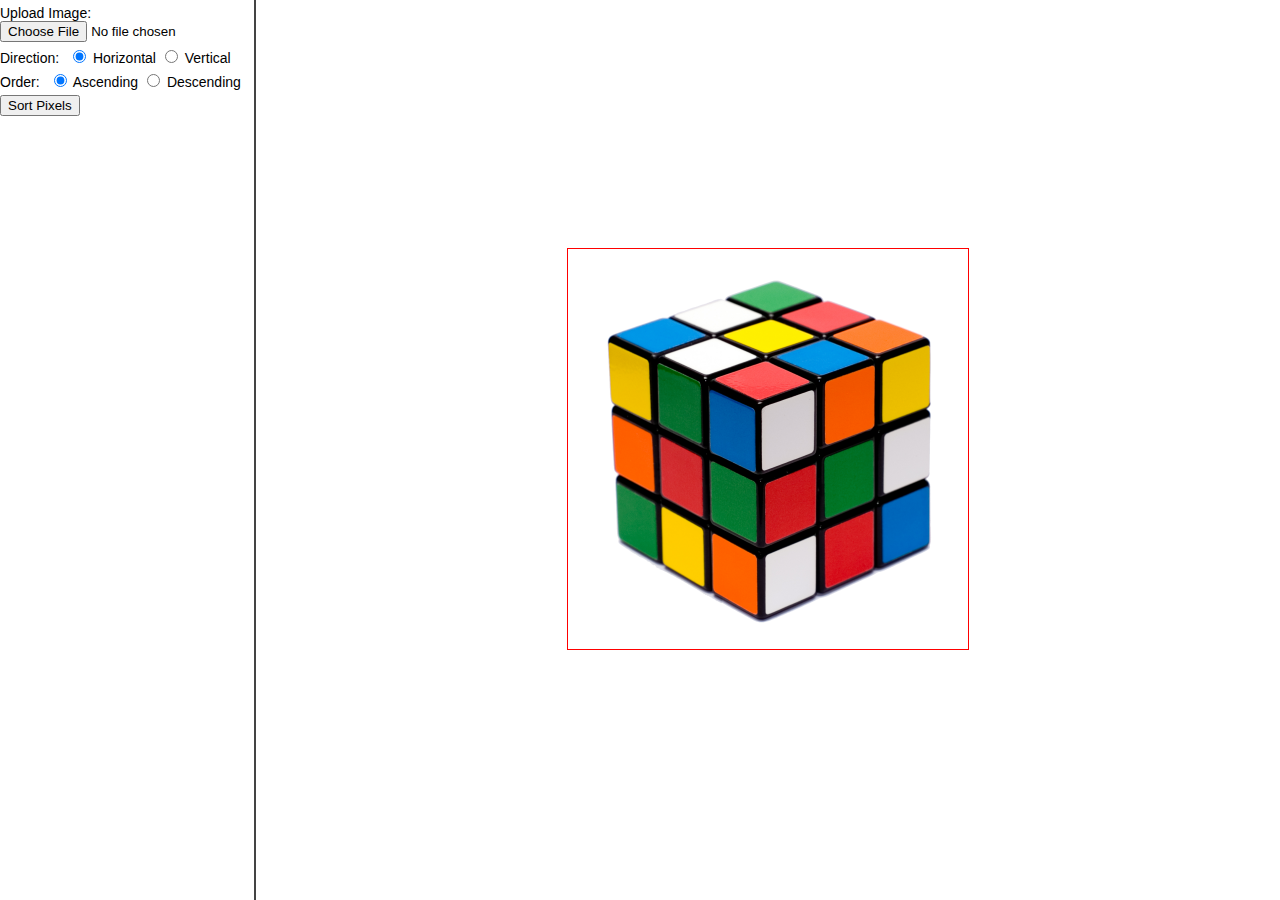
==== index.html @ 1d7ad916 "add basic sorting options to html" ====
<!DOCTYPE html>
<html>
<head>
    <title>Pixel Sorter</title>
    <link rel="stylesheet" href="/static/css/styles.css">
</head>
<body>

    <div id="page">
        <div id="sidebar">
            
            <div class="options-category-container">
                <div>Upload Image:</div>
                <div>
                  <input id="upload-image-input" type="file" accept="image/*" onchange="submit_uploaded_image(event)"/>
                </div>
            </div>
            <div class="options-category-container">
                <span>Direction:</span>
                <span class="options-input-container">
                    <span class="options-short-group">
                      <input type="radio" id="horizontal-input" name="direction-type" onchange="handle_direction_change(this)" checked>
                      <label for="horizontal-input">Horizontal</label>
                    </span>
                    <span class="options-short-group">
                      <input type="radio" id="vertical-input" name="direction-type" onchange="handle_direction_change(this)">
                      <label for="vertical-input">Vertical</label>
                    </span>
                </span>
            </div>
            <div class="options-category-container">
                <span>Order:</span>
                <span class="options-input-container">
                    <span class="options-short-group">
                      <input type="radio" id="ascending-input" name="order-type" onchange="handle_order_change(this)" checked>
                      <label for="ascending-input">Ascending</label>
                    </span>
                    <span class="options-short-group">
                      <input type="radio" id="descending-input" name="order-type" onchange="handle_order_change(this)">
                      <label for="descending-input">Descending</label>
                    </span>
                </span>
            </div>
            <div class="options-category-container">
                <div>
                  <button onclick="handle_sort_pixels_button()">Sort Pixels</button>
                </div>
            </div>

        </div>
        <div id="display">

            <div id="canvas-container">
                <canvas id="canvas" width="400" height="400"></canvas>
            </div>

        </div>
    </div>

    <script type="text/javascript" src="/static/js/script.js"></script>
</body>
</html>
---- static/css/styles.css ----
html, body {
    margin: 0;
    padding: 0;
    height: 100%;
    font-family: sans-serif;
    font-size: 14px;
}

#page {
    height: 100%;
    display:grid;
    grid-template-columns: 0.2fr 0.8fr;
}

#sidebar {
    overflow-y: auto;
    border-right: solid 2px #444;
}

#display {
    display: flex;
    justify-content: center;
    align-items: center;
}

#canvas-container {
    
}

#canvas {
    border: solid 1px red;
}

.options-category-container {
    margin: 5px 0 0 0;
}

.options-input-container {
    padding: 2px 5px 0px 5px;
}

.options-short-group {
    display: inline-block;
}
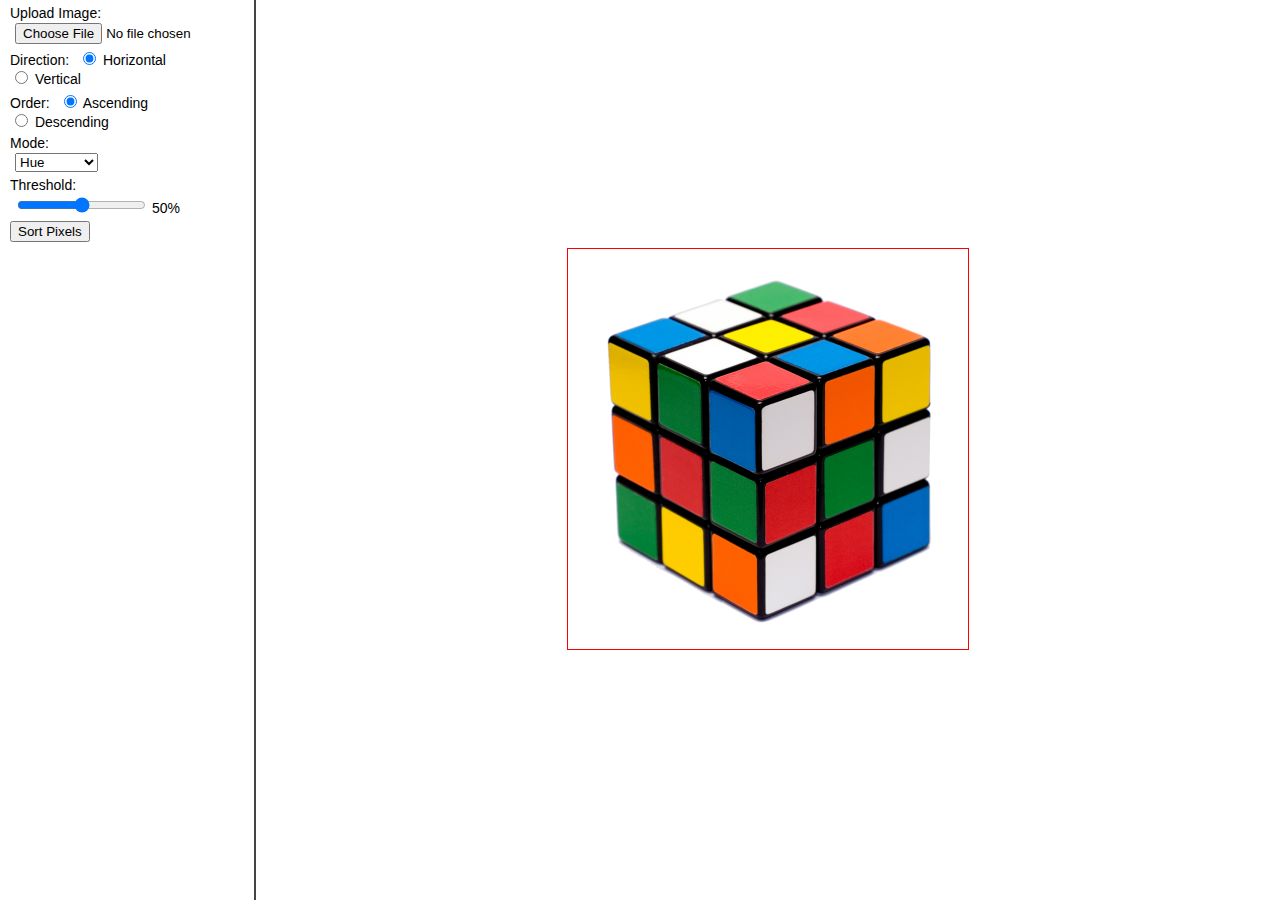
==== commit 465f2e31: "add basic sorting mode and threshold selection" ====
--- a/index.html
+++ b/index.html
@@ -11,7 +11,7 @@
             
             <div class="options-category-container">
                 <div>Upload Image:</div>
-                <div>
+                <div class="options-input-container">
                   <input id="upload-image-input" type="file" accept="image/*" onchange="submit_uploaded_image(event)"/>
                 </div>
             </div>
@@ -42,6 +42,26 @@
                 </span>
             </div>
             <div class="options-category-container">
+                <div>Mode:</div>
+                <div class="options-input-container">
+                    <select name="mode" id="mode-select-input" onchange="handle_mode_change(this)">
+                        <option value="h">Hue</option>
+                        <option value="s">Saturation</option>
+                        <option value="l">Lightness</option>
+                        <option value="r">Red</option>
+                        <option value="g">Green</option>
+                        <option value="b">Blue</option>
+                    </select>
+                </div>
+            </div>
+            <div class="options-category-container">
+                <div>Threshold:</div>
+                <div class="options-input-container">
+                    <input type="range" id="threshold-input" name="threshold" min="0" max="100" step="1" value="50" onchange="handle_threshold_change(this)"/>
+                    <span id="threshold-value"></span>
+                </div>
+            </div>
+            <div class="options-category-container">
                 <div>
                   <button onclick="handle_sort_pixels_button()">Sort Pixels</button>
                 </div>
--- a/static/css/styles.css
+++ b/static/css/styles.css
@@ -32,7 +32,7 @@
 }
 
 .options-category-container {
-    margin: 5px 0 0 0;
+    margin: 5px 10px 5px 10px;
 }
 
 .options-input-container {
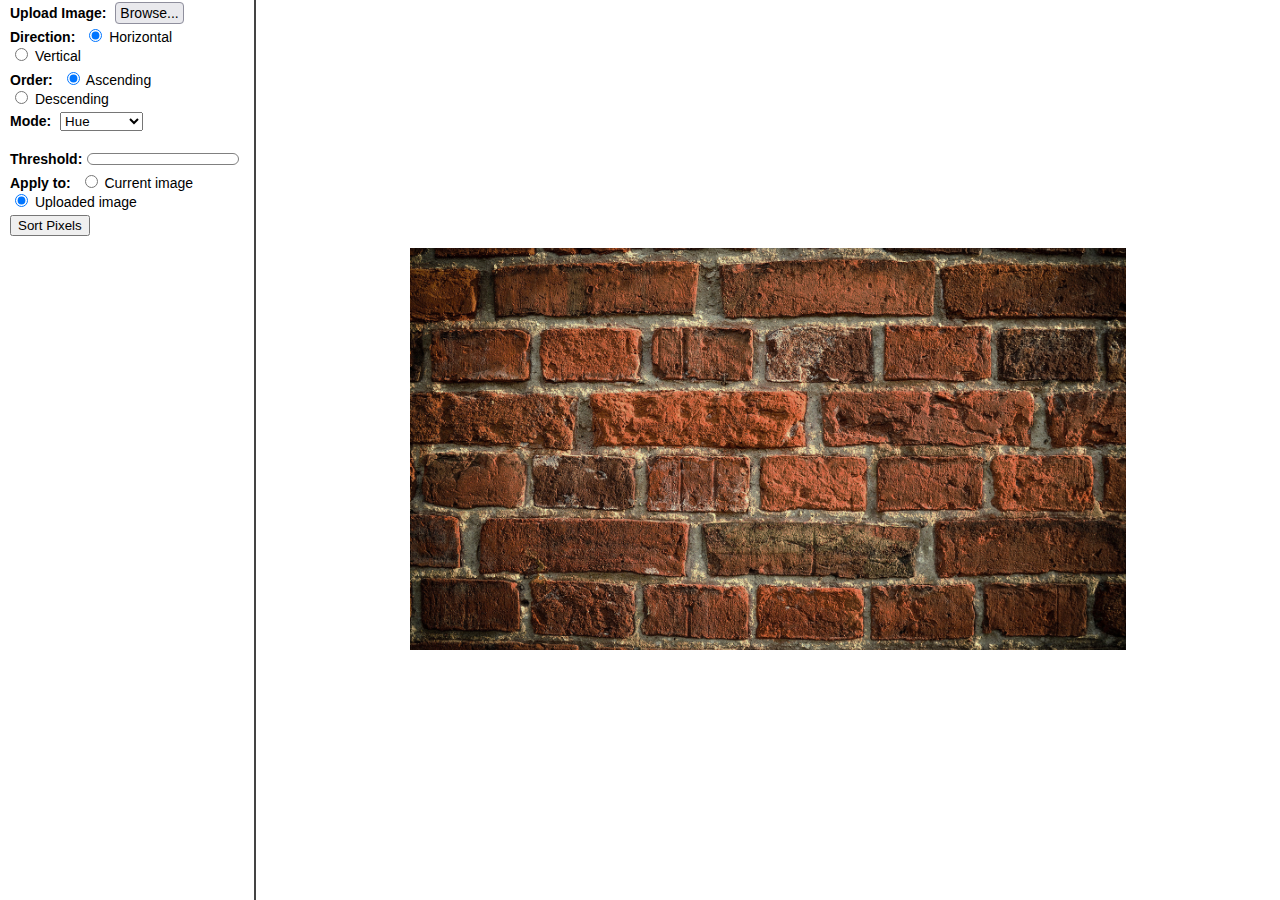
==== commit 315ae781: "minor styles improvements" ====
--- a/index.html
+++ b/index.html
@@ -2,7 +2,11 @@
 <html>
 <head>
     <title>Pixel Sorter</title>
+
+    <link rel="stylesheet" href="/static/vendor/nouislider@15.7.1/nouislider.min.css">
     <link rel="stylesheet" href="/static/css/styles.css">
+
+    <script type="text/javascript" src="/static/vendor/nouislider@15.7.1/nouislider.min.js"></script>
 </head>
 <body>
 
@@ -10,13 +14,16 @@
         <div id="sidebar">
             
             <div class="options-category-container">
-                <div>Upload Image:</div>
-                <div class="options-input-container">
+                <span class="subtitle">Upload Image:</span>
+                <span class="options-input-container">
+                    <label for="upload-image-input" class="standard-button">
+                        Browse...
+                    </label>
                   <input id="upload-image-input" type="file" accept="image/*" onchange="submit_uploaded_image(event)"/>
-                </div>
+                </span>
             </div>
             <div class="options-category-container">
-                <span>Direction:</span>
+                <span class="subtitle">Direction:</span>
                 <span class="options-input-container">
                     <span class="options-short-group">
                       <input type="radio" id="horizontal-input" name="direction-type" onchange="handle_direction_change(this)" checked>
@@ -29,7 +36,7 @@
                 </span>
             </div>
             <div class="options-category-container">
-                <span>Order:</span>
+                <span class="subtitle">Order:</span>
                 <span class="options-input-container">
                     <span class="options-short-group">
                       <input type="radio" id="ascending-input" name="order-type" onchange="handle_order_change(this)" checked>
@@ -42,8 +49,8 @@
                 </span>
             </div>
             <div class="options-category-container">
-                <div>Mode:</div>
-                <div class="options-input-container">
+                <span class="subtitle">Mode:</span>
+                <span class="options-input-container">
                     <select name="mode" id="mode-select-input" onchange="handle_mode_change(this)">
                         <option value="h">Hue</option>
                         <option value="s">Saturation</option>
@@ -52,14 +59,26 @@
                         <option value="g">Green</option>
                         <option value="b">Blue</option>
                     </select>
+                </span>
+            </div>
+            <div id="threshold-option-container" class="options-category-container">
+                <div id="threshold-title" class="subtitle">Threshold:</div>
+                <div id="threshold-slider-container" class="options-input-container">
+                    <div id="threshold-slider"></div>
                 </div>
             </div>
             <div class="options-category-container">
-                <div>Threshold:</div>
-                <div class="options-input-container">
-                    <input type="range" id="threshold-input" name="threshold" min="0" max="100" step="1" value="50" onchange="handle_threshold_change(this)"/>
-                    <span id="threshold-value"></span>
-                </div>
+                <span class="subtitle">Apply to:</span>
+                <span class="options-input-container">
+                    <span class="options-short-group">
+                      <input type="radio" id="apply-current-input" name="image-applied-type" onchange="handle_image_applied(this)">
+                      <label for="apply-current-input">Current image</label>
+                    </span>
+                    <span class="options-short-group">
+                      <input type="radio" id="apply-uploaded-input" name="image-applied-type" onchange="handle_image_applied(this)" checked>
+                      <label for="apply-uploaded-input">Uploaded image</label>
+                    </span>
+                </span>
             </div>
             <div class="options-category-container">
                 <div>
--- a/static/css/styles.css
+++ b/static/css/styles.css
@@ -28,7 +28,7 @@
 }
 
 #canvas {
-    border: solid 1px red;
+    /* border: solid 1px red; */
 }
 
 .options-category-container {
@@ -41,4 +41,103 @@
 
 .options-short-group {
     display: inline-block;
+}
+
+#threshold-option-container {
+    display: flex;
+    flex-direction: row;
+    flex-wrap: nowrap;
+    margin-top:20px;
+}
+
+#threshold-title {
+    flex-grow: 0;
+}
+
+#threshold-slider-container {
+    flex-grow: 1;
+    flex-shrink: 0;
+}
+
+#threshold-slider {
+    height: 10px;
+    border: solid 1px gray;
+    border-radius: 15px;
+}
+
+#threshold-slider .noUi-handle {
+    height: 20px;
+    width: 20px;
+    /* top: -5px; */
+    right: -10px;
+    border-radius: 10px;
+    border: solid 2px white;
+    padding: 2px;
+    background: gray;
+    box-shadow: 0px 1px 1px #8a8a8a;
+}
+
+#threshold-slider .noUi-handle:hover:enabled {
+    background: #484851;
+}
+
+#threshold-slider .noUi-handle:active:enabled {
+    background: #2374ff;
+}
+
+#threshold-slider .noUi-handle::before,
+#threshold-slider .noUi-handle::after {
+    display: none;
+}
+
+.noUi-connect {
+    background-color: #2374ff;
+}
+
+.noUi-tooltip {
+    border: none;
+    background: none;
+}
+
+.noUi-horizontal .noUi-tooltip {
+    transform: translate(-50%, 25%);
+}
+
+input[type="file"] {
+    display: none;
+}
+  
+.standard-button {
+    background-color: #E9E9ED;
+    color: black;
+    border-radius: 4px;
+    cursor: pointer;
+    border: solid 1px #8f8f9d;
+    padding: 2px 4px 2px 4px;
+    text-align: center;
+}
+
+.standard-button:hover {
+    background-color: #D0D0D7;
+}
+
+.standard-button:active {
+    background-color: #B1B1B9;
+}
+
+.title {
+    color: #444;
+    font-size: 16px;
+    font-weight: bold;
+}
+
+.subtitle {
+    /* color: #444; */
+    font-size: 14px;
+    font-weight: bold;
+}
+
+.subsubtitle {
+    font-size: 14px;
+    font-weight: bold;
 }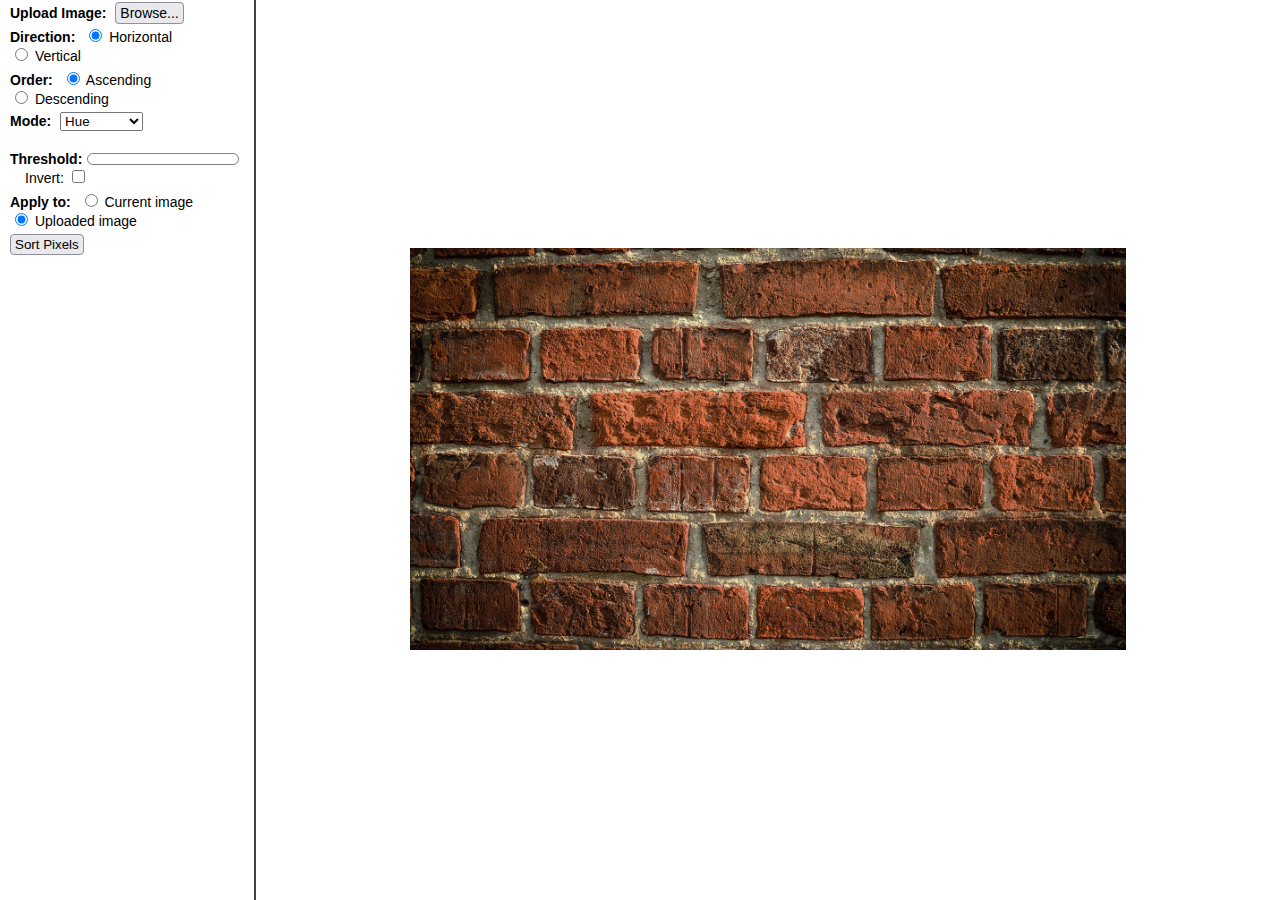
==== commit 5f233e29: "add option to invert threshold" ====
--- a/index.html
+++ b/index.html
@@ -61,11 +61,20 @@
                     </select>
                 </span>
             </div>
-            <div id="threshold-option-container" class="options-category-container">
-                <div id="threshold-title" class="subtitle">Threshold:</div>
-                <div id="threshold-slider-container" class="options-input-container">
-                    <div id="threshold-slider"></div>
+            <div class="options-category-container">
+                <div id="threshold-option-container">
+                    <div id="threshold-title" class="subtitle">Threshold:</div>
+                    <div id="threshold-slider-container" class="options-input-container">
+                        <div id="threshold-slider"></div>
+                    </div>
                 </div>
+                <div class="nested-options-category-container">
+                    <label for="invert-threshold-input">Invert:</label>
+                    <span class="options-short-group">
+                        <input type="checkbox" id="invert-threshold-input" name="invert-threshold" onchange="handle_threshold_invert_change(this)">
+                    </span>
+                </div>
+                
             </div>
             <div class="options-category-container">
                 <span class="subtitle">Apply to:</span>
@@ -82,7 +91,7 @@
             </div>
             <div class="options-category-container">
                 <div>
-                  <button onclick="handle_sort_pixels_button()">Sort Pixels</button>
+                  <button class="standard-button" onclick="handle_sort_pixels_button()">Sort Pixels</button>
                 </div>
             </div>
 
--- a/static/css/styles.css
+++ b/static/css/styles.css
@@ -33,6 +33,10 @@
 
 .options-category-container {
     margin: 5px 10px 5px 10px;
+}
+
+.nested-options-category-container {
+    margin-left: 15px;    
 }
 
 .options-input-container {
@@ -91,7 +95,7 @@
 }
 
 .noUi-connect {
-    background-color: #2374ff;
+    background-color: white;
 }
 
 .noUi-tooltip {
@@ -140,4 +144,8 @@
 .subsubtitle {
     font-size: 14px;
     font-weight: bold;
+}
+
+.highlight-color {
+    background-color: #2374ff;
 }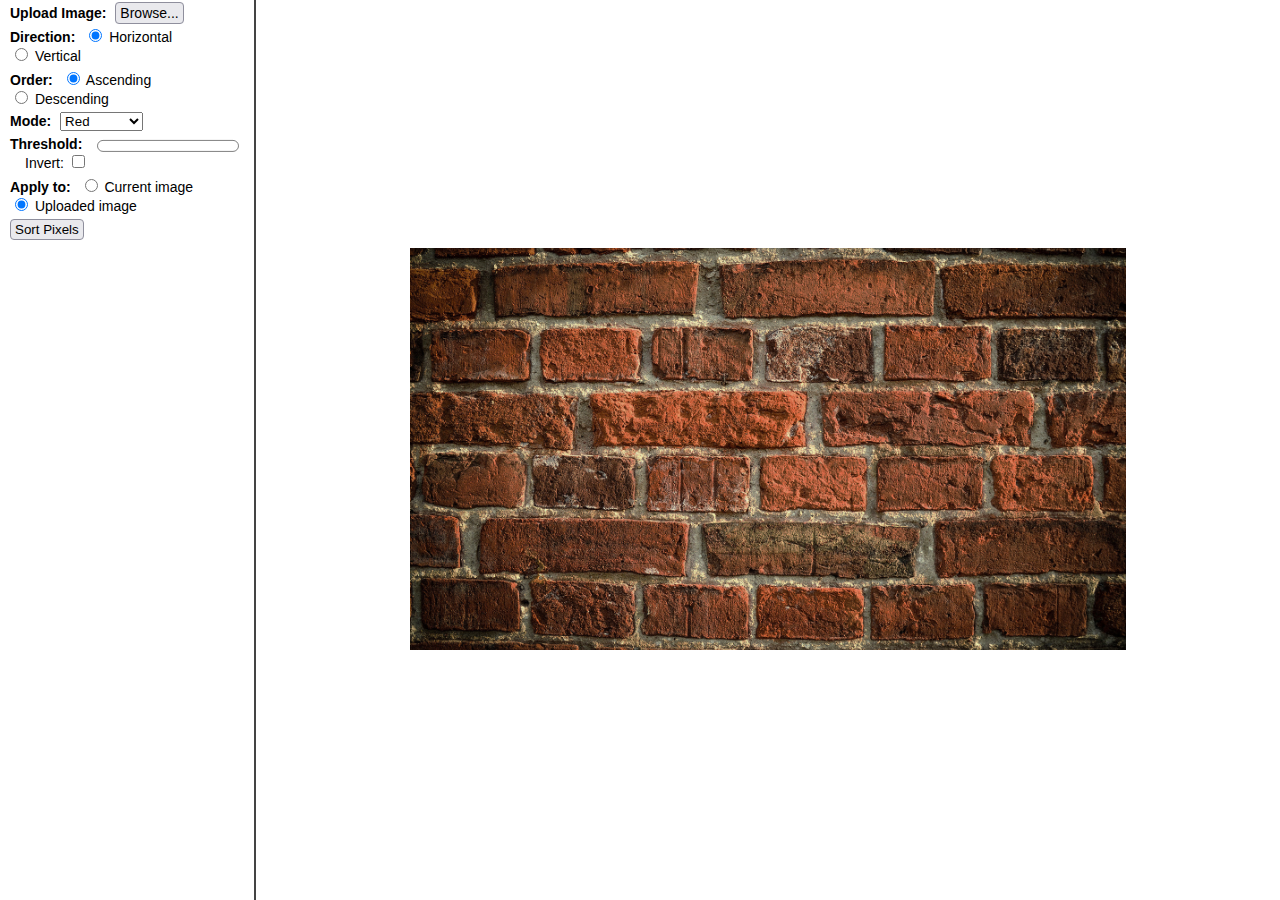
==== commit 05f6c8f0: "more minor styles changes" ====
--- a/index.html
+++ b/index.html
@@ -52,12 +52,12 @@
                 <span class="subtitle">Mode:</span>
                 <span class="options-input-container">
                     <select name="mode" id="mode-select-input" onchange="handle_mode_change(this)">
+                        <option value="r">Red</option>
+                        <option value="g">Green</option>
+                        <option value="b">Blue</option>
                         <option value="h">Hue</option>
                         <option value="s">Saturation</option>
                         <option value="l">Lightness</option>
-                        <option value="r">Red</option>
-                        <option value="g">Green</option>
-                        <option value="b">Blue</option>
                     </select>
                 </span>
             </div>
--- a/static/css/styles.css
+++ b/static/css/styles.css
@@ -51,7 +51,6 @@
     display: flex;
     flex-direction: row;
     flex-wrap: nowrap;
-    margin-top:20px;
 }
 
 #threshold-title {
@@ -61,6 +60,8 @@
 #threshold-slider-container {
     flex-grow: 1;
     flex-shrink: 0;
+    transform: translate(0, 12%);
+    padding-left: 15px;
 }
 
 #threshold-slider {
@@ -104,7 +105,7 @@
 }
 
 .noUi-horizontal .noUi-tooltip {
-    transform: translate(-50%, 25%);
+    transform: translate(-50%, 165%);
 }
 
 input[type="file"] {
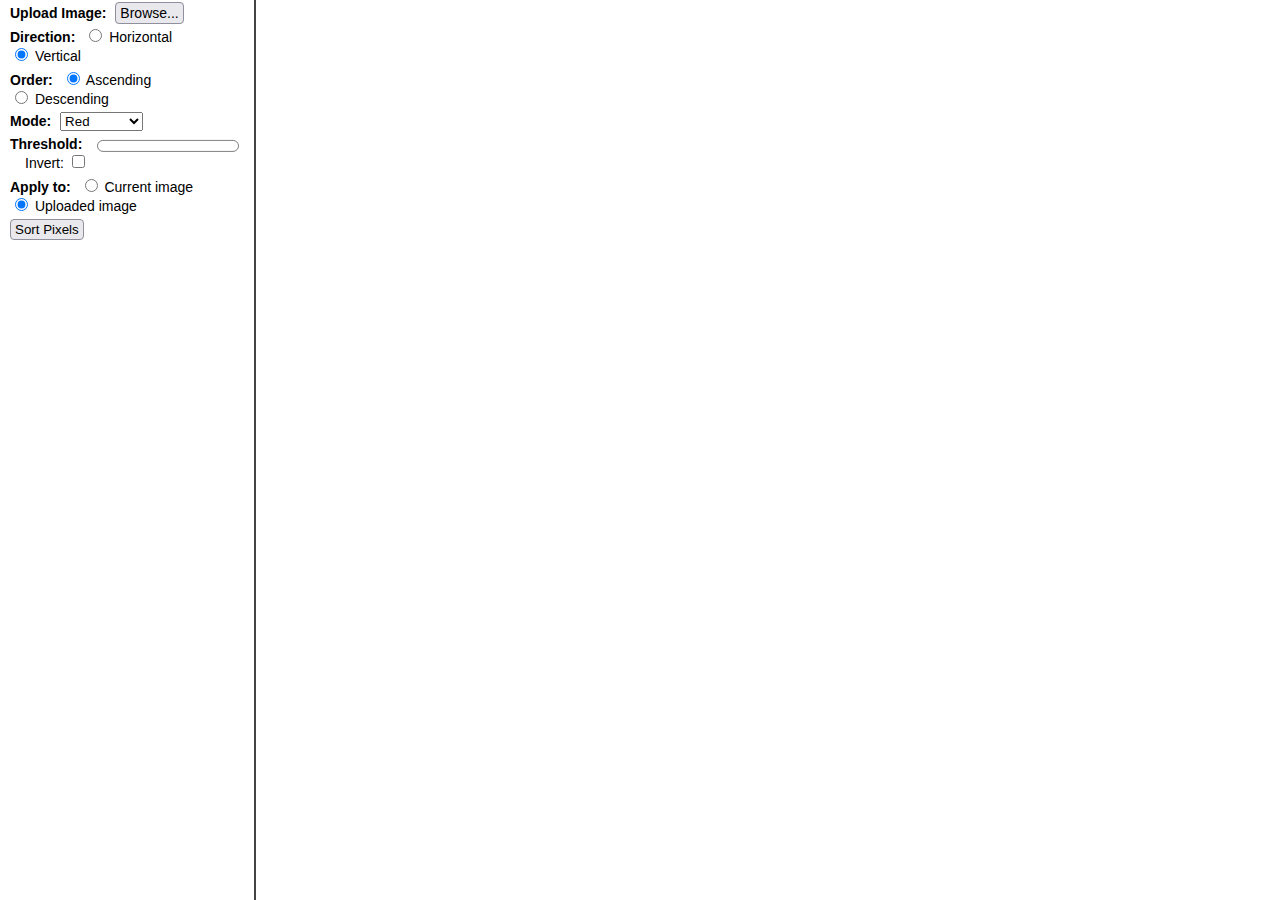
==== commit a1e993f8: "minor name and value changes" ====
--- a/index.html
+++ b/index.html
@@ -3,10 +3,10 @@
 <head>
     <title>Pixel Sorter</title>
 
-    <link rel="stylesheet" href="/static/vendor/nouislider@15.7.1/nouislider.min.css">
-    <link rel="stylesheet" href="/static/css/styles.css">
+    <link rel="stylesheet" href="static/vendor/nouislider@15.7.1/nouislider.min.css">
+    <link rel="stylesheet" href="static/css/styles.css">
 
-    <script type="text/javascript" src="/static/vendor/nouislider@15.7.1/nouislider.min.js"></script>
+    <script type="text/javascript" src="static/vendor/nouislider@15.7.1/nouislider.min.js"></script>
 </head>
 <body>
 
@@ -26,11 +26,11 @@
                 <span class="subtitle">Direction:</span>
                 <span class="options-input-container">
                     <span class="options-short-group">
-                      <input type="radio" id="horizontal-input" name="direction-type" onchange="handle_direction_change(this)" checked>
+                      <input type="radio" id="horizontal-input" name="direction-type" onchange="handle_direction_change(this)">
                       <label for="horizontal-input">Horizontal</label>
                     </span>
                     <span class="options-short-group">
-                      <input type="radio" id="vertical-input" name="direction-type" onchange="handle_direction_change(this)">
+                      <input type="radio" id="vertical-input" name="direction-type" onchange="handle_direction_change(this)" checked>
                       <label for="vertical-input">Vertical</label>
                     </span>
                 </span>
@@ -65,7 +65,7 @@
                 <div id="threshold-option-container">
                     <div id="threshold-title" class="subtitle">Threshold:</div>
                     <div id="threshold-slider-container" class="options-input-container">
-                        <div id="threshold-slider"></div>
+                        <div id="threshold-input"></div>
                     </div>
                 </div>
                 <div class="nested-options-category-container">
@@ -105,7 +105,7 @@
         </div>
     </div>
 
-    <script type="text/javascript" src="/static/js/script.js"></script>
+    <script type="text/javascript" src="static/js/script.js"></script>
 </body>
 </html>
 
--- a/static/css/styles.css
+++ b/static/css/styles.css
@@ -64,13 +64,13 @@
     padding-left: 15px;
 }
 
-#threshold-slider {
+#threshold-input {
     height: 10px;
     border: solid 1px gray;
     border-radius: 15px;
 }
 
-#threshold-slider .noUi-handle {
+#threshold-input .noUi-handle {
     height: 20px;
     width: 20px;
     /* top: -5px; */
@@ -82,16 +82,16 @@
     box-shadow: 0px 1px 1px #8a8a8a;
 }
 
-#threshold-slider .noUi-handle:hover:enabled {
+#threshold-input .noUi-handle:hover:enabled {
     background: #484851;
 }
 
-#threshold-slider .noUi-handle:active:enabled {
+#threshold-input .noUi-handle:active:enabled {
     background: #2374ff;
 }
 
-#threshold-slider .noUi-handle::before,
-#threshold-slider .noUi-handle::after {
+#threshold-input .noUi-handle::before,
+#threshold-input .noUi-handle::after {
     display: none;
 }
 
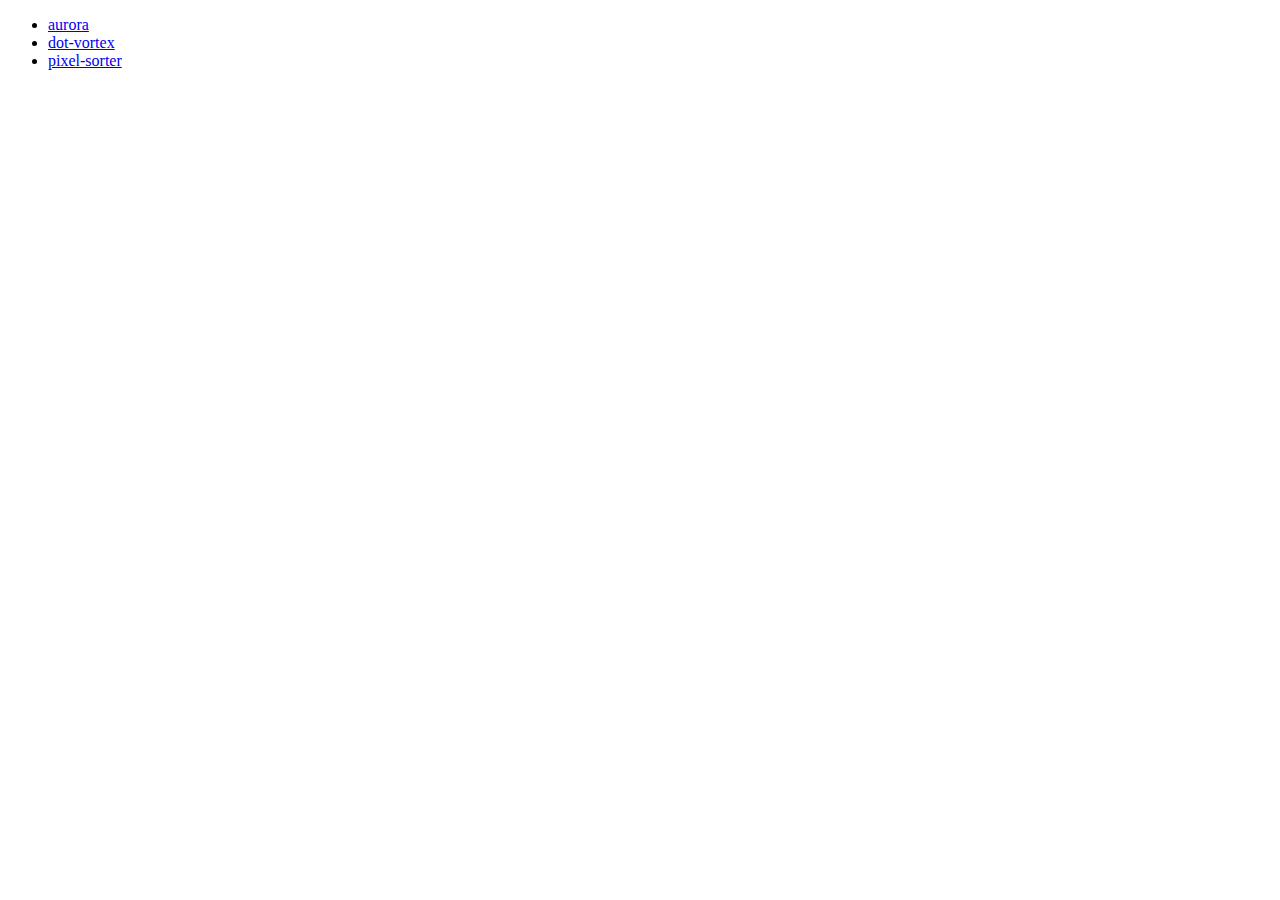
==== commit 3bfe6372: "add other small projects" ====
--- a/index.html
+++ b/index.html
@@ -1,111 +1,25 @@
 <!DOCTYPE html>
 <html>
 <head>
-    <title>Pixel Sorter</title>
-
-    <link rel="stylesheet" href="static/vendor/nouislider@15.7.1/nouislider.min.css">
-    <link rel="stylesheet" href="static/css/styles.css">
-
-    <script type="text/javascript" src="static/vendor/nouislider@15.7.1/nouislider.min.js"></script>
+    <title>Web Project Playground</title>
+    <link rel="stylesheet" href="common/css/styles.css">
 </head>
 <body>
 
-    <div id="page">
-        <div id="sidebar">
-            
-            <div class="options-category-container">
-                <span class="subtitle">Upload Image:</span>
-                <span class="options-input-container">
-                    <label for="upload-image-input" class="standard-button">
-                        Browse...
-                    </label>
-                  <input id="upload-image-input" type="file" accept="image/*" onchange="submit_uploaded_image(event)"/>
-                </span>
-            </div>
-            <div class="options-category-container">
-                <span class="subtitle">Direction:</span>
-                <span class="options-input-container">
-                    <span class="options-short-group">
-                      <input type="radio" id="horizontal-input" name="direction-type" onchange="handle_direction_change(this)">
-                      <label for="horizontal-input">Horizontal</label>
-                    </span>
-                    <span class="options-short-group">
-                      <input type="radio" id="vertical-input" name="direction-type" onchange="handle_direction_change(this)" checked>
-                      <label for="vertical-input">Vertical</label>
-                    </span>
-                </span>
-            </div>
-            <div class="options-category-container">
-                <span class="subtitle">Order:</span>
-                <span class="options-input-container">
-                    <span class="options-short-group">
-                      <input type="radio" id="ascending-input" name="order-type" onchange="handle_order_change(this)" checked>
-                      <label for="ascending-input">Ascending</label>
-                    </span>
-                    <span class="options-short-group">
-                      <input type="radio" id="descending-input" name="order-type" onchange="handle_order_change(this)">
-                      <label for="descending-input">Descending</label>
-                    </span>
-                </span>
-            </div>
-            <div class="options-category-container">
-                <span class="subtitle">Mode:</span>
-                <span class="options-input-container">
-                    <select name="mode" id="mode-select-input" onchange="handle_mode_change(this)">
-                        <option value="r">Red</option>
-                        <option value="g">Green</option>
-                        <option value="b">Blue</option>
-                        <option value="h">Hue</option>
-                        <option value="s">Saturation</option>
-                        <option value="l">Lightness</option>
-                    </select>
-                </span>
-            </div>
-            <div class="options-category-container">
-                <div id="threshold-option-container">
-                    <div id="threshold-title" class="subtitle">Threshold:</div>
-                    <div id="threshold-slider-container" class="options-input-container">
-                        <div id="threshold-input"></div>
-                    </div>
-                </div>
-                <div class="nested-options-category-container">
-                    <label for="invert-threshold-input">Invert:</label>
-                    <span class="options-short-group">
-                        <input type="checkbox" id="invert-threshold-input" name="invert-threshold" onchange="handle_threshold_invert_change(this)">
-                    </span>
-                </div>
-                
-            </div>
-            <div class="options-category-container">
-                <span class="subtitle">Apply to:</span>
-                <span class="options-input-container">
-                    <span class="options-short-group">
-                      <input type="radio" id="apply-current-input" name="image-applied-type" onchange="handle_image_applied(this)">
-                      <label for="apply-current-input">Current image</label>
-                    </span>
-                    <span class="options-short-group">
-                      <input type="radio" id="apply-uploaded-input" name="image-applied-type" onchange="handle_image_applied(this)" checked>
-                      <label for="apply-uploaded-input">Uploaded image</label>
-                    </span>
-                </span>
-            </div>
-            <div class="options-category-container">
-                <div>
-                  <button class="standard-button" onclick="handle_sort_pixels_button()">Sort Pixels</button>
-                </div>
-            </div>
-
-        </div>
-        <div id="display">
-
-            <div id="canvas-container">
-                <canvas id="canvas" width="400" height="400"></canvas>
-            </div>
-
-        </div>
+    <div>
+        <ul>
+            <li>
+                <a href="projects/aurora/">aurora</a>
+            </li>
+            <li>
+                <a href="projects/dot-vortex/">dot-vortex</a>
+            </li>
+            <li>
+                <a href="projects/pixel-sorter/">pixel-sorter</a>
+            </li>
+        </ul>
     </div>
 
-    <script type="text/javascript" src="static/js/script.js"></script>
 </body>
 </html>
 
